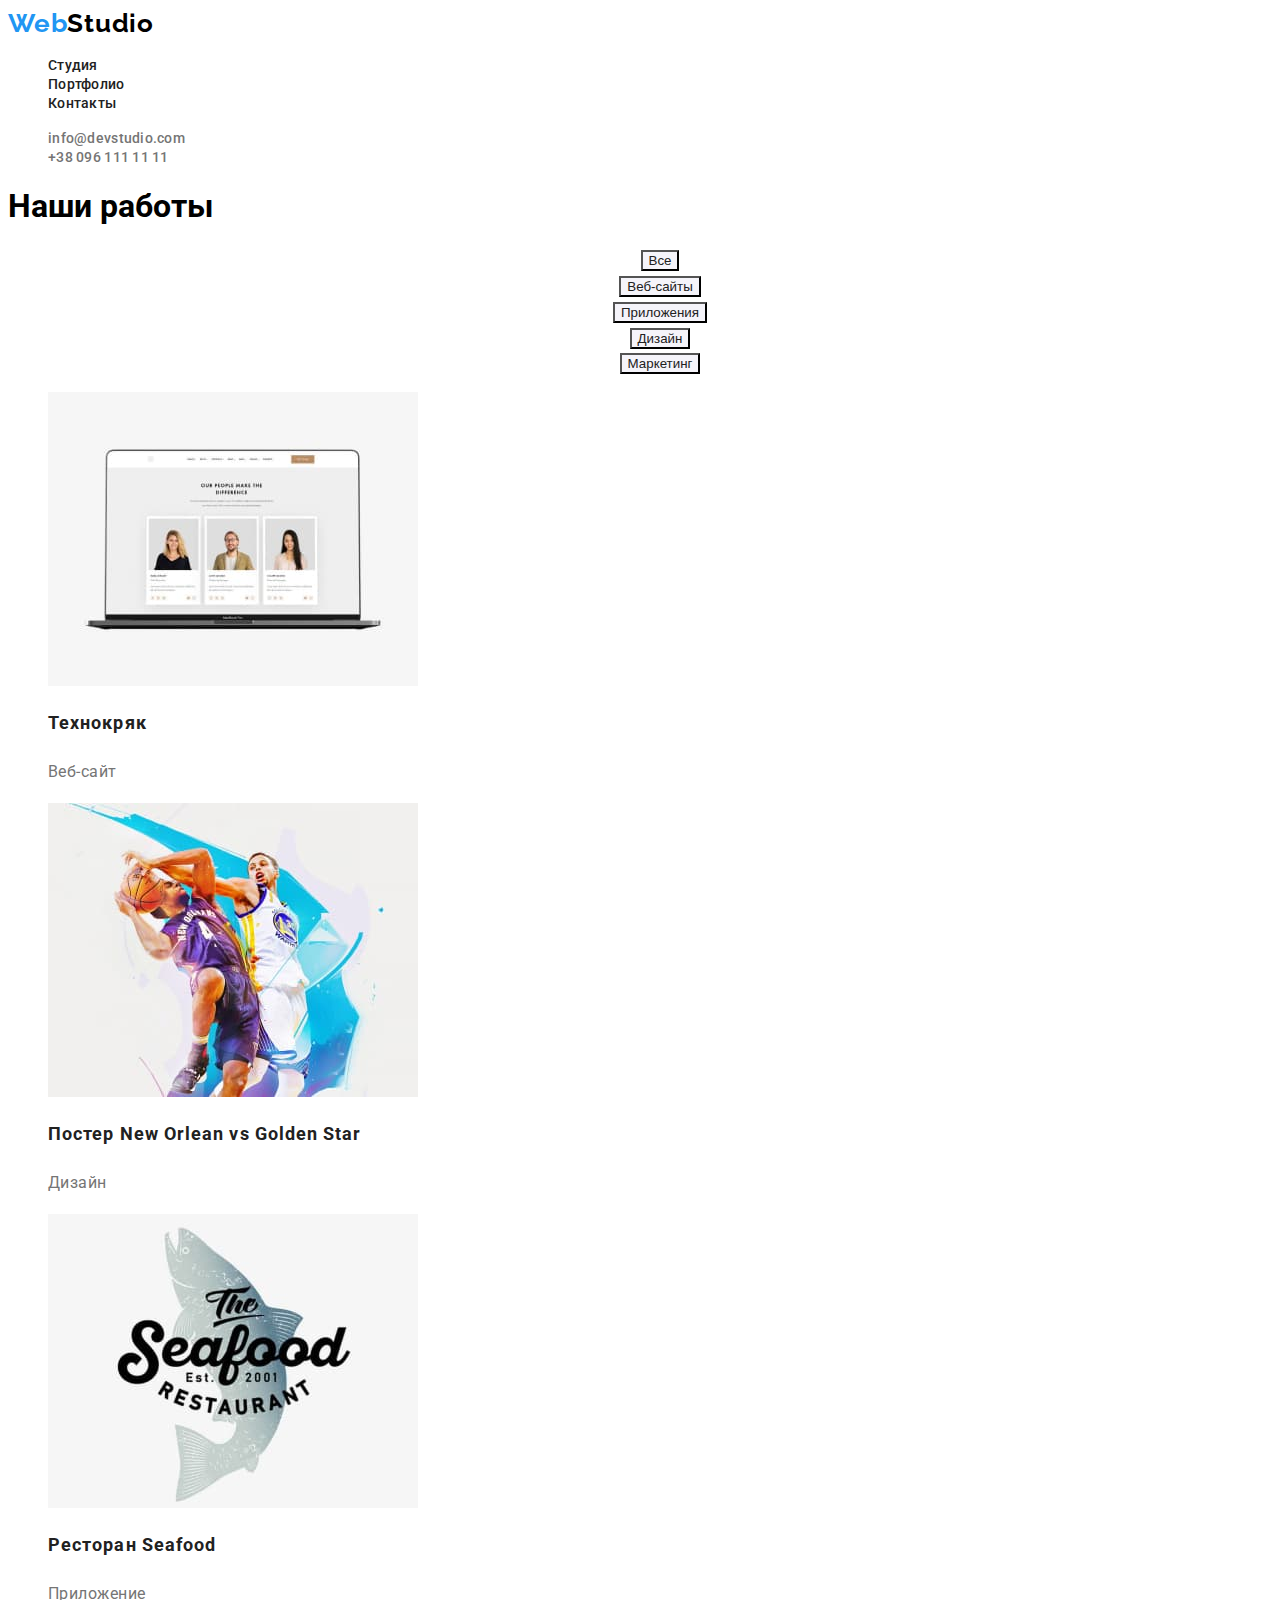
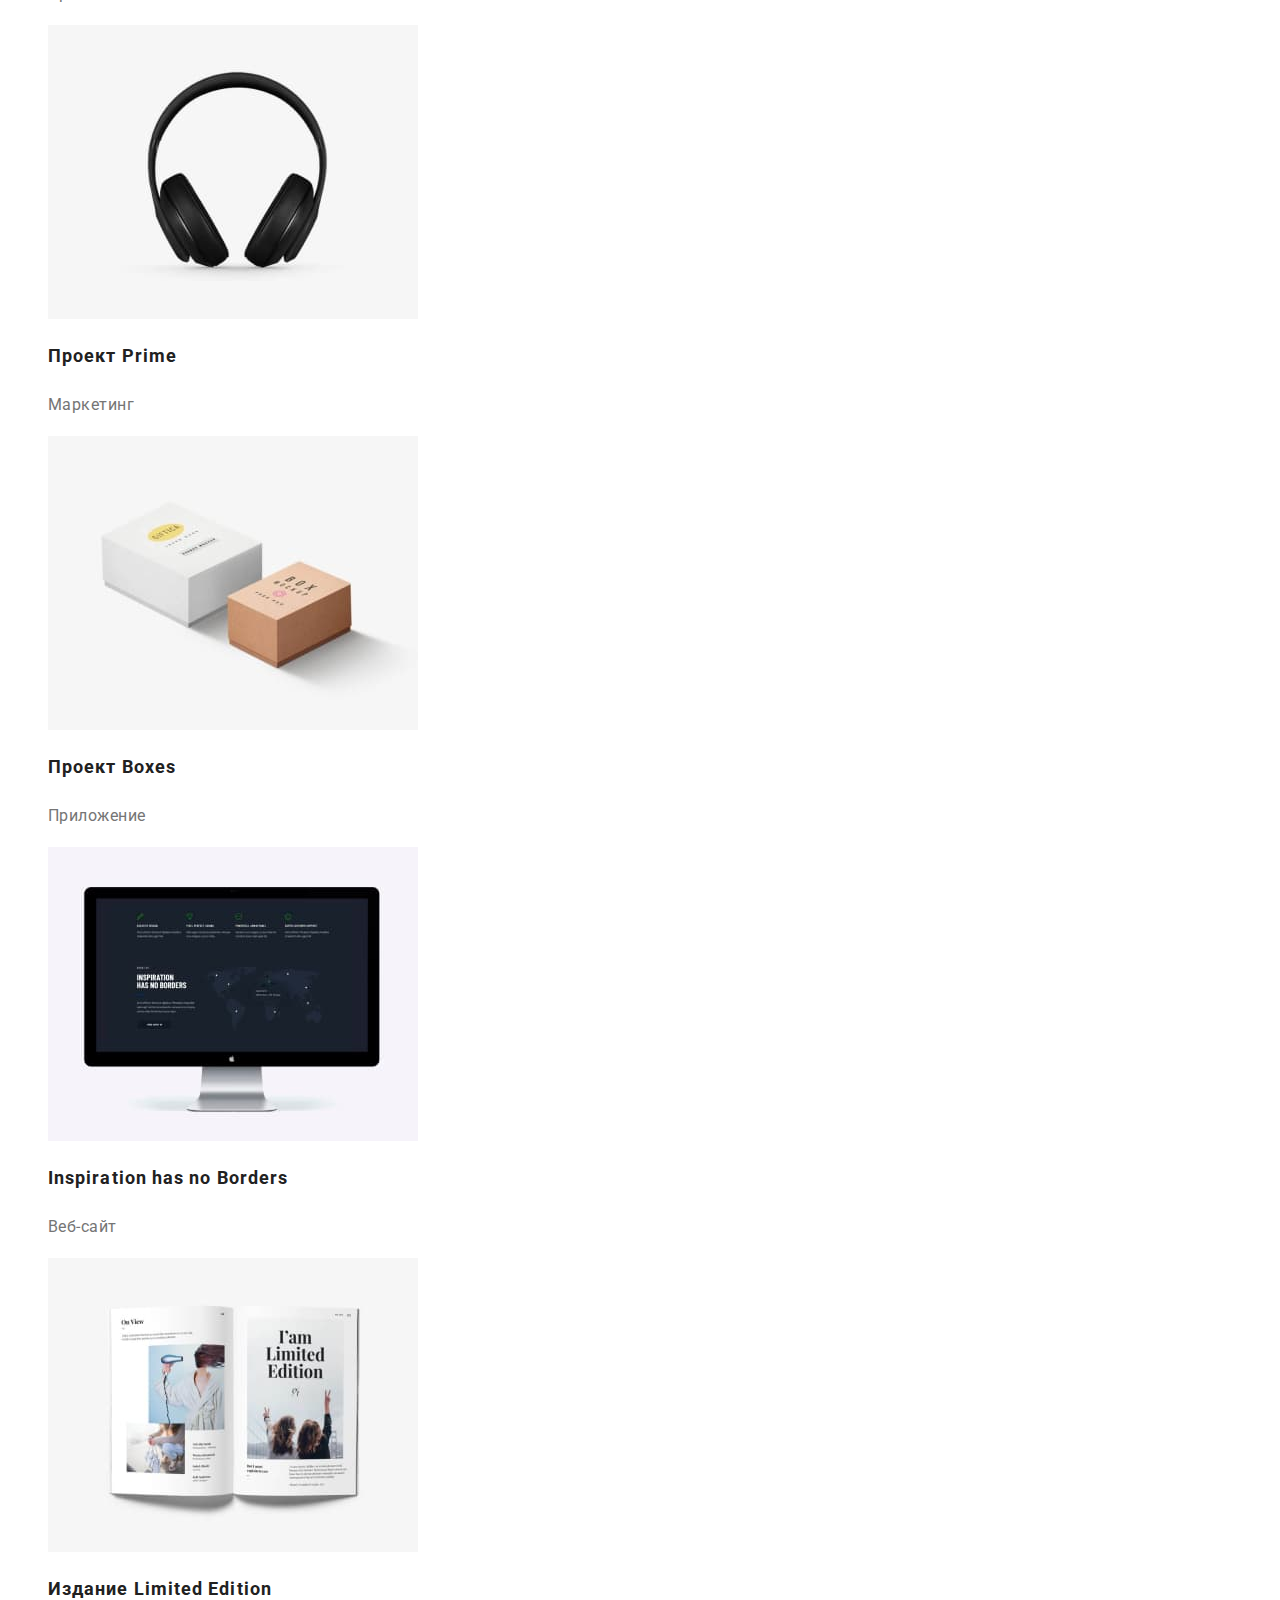
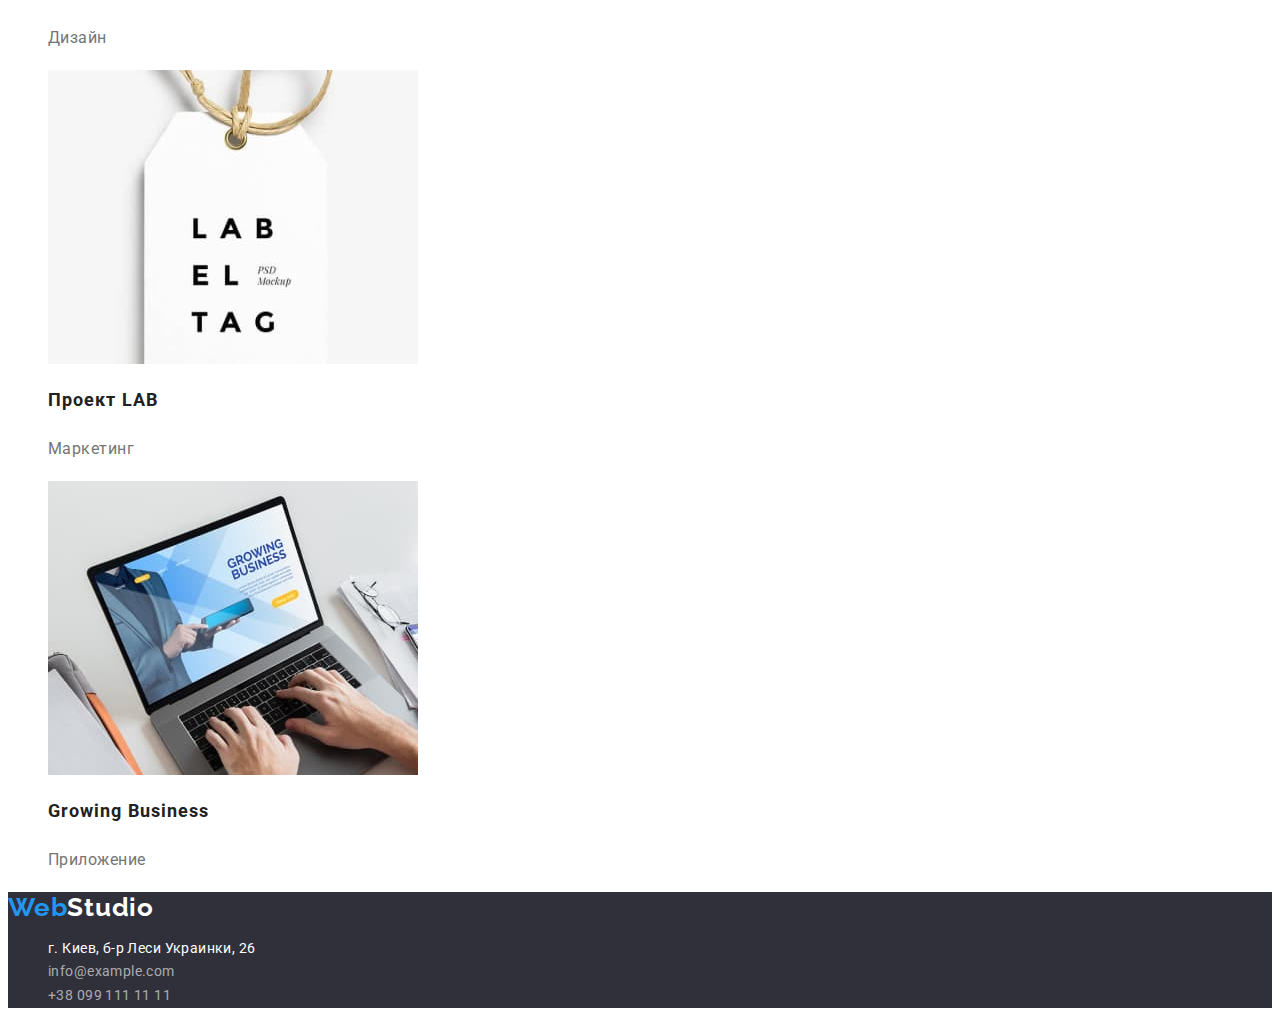
==== portfolio.html @ 8e4506b2 "add homework2" ====
<!DOCTYPE html>
<html lang="ru">
  <head>
    <meta charset="UTF-8" />
    <meta http-equiv="X-UA-Compatible" content="IE=edge" />
    <meta name="viewport" content="width=device-width, initial-scale=1.0" />
    <title>Document</title>
    <link rel="preconnect" href="https://fonts.googleapis.com">
    <link rel="preconnect" href="https://fonts.gstatic.com" crossorigin>
    <link
      href="https://fonts.googleapis.com/css2?family=Raleway:wght@700&family=Roboto:wght@400;500;700;900&display=swap"
      rel="stylesheet"
    />
    <link rel="stylesheet" href="./css/styles.css" />
  </head>
  <body>
    <header>
      <nav>
        <a class="logo" href="./index.html" lang="en"><span class="logo-part">Web</span>Studio</a>
        <ul>
          <li><a class="menu" href="">Студия</a></li>
          <li><a class="menu" href="">Портфолио</a></li>
          <li><a class="menu" href="">Контакты</a></li>
        </ul>
      </nav>
      <ul>
        <li><a class="contacts" href="mailto:info@devstudio.com">info@devstudio.com</a></li>
        <li><a class="contacts" href="tel:+380961111111">+38 096 111 11 11</a></li>
      </ul>
    </header>
    <!-- наши работы -->
    <main>          
        <section >
        <h1>Наши работы</h1>
          <ul class="filter-list">
            <li>
              <button class="filter-button" type="button">Все</button>
            </li>
            <li>
              <button class="filter-button" type="button">Веб-сайты</button>
            </li>
            <li>
              <button class="filter-button" type="button">Приложения</button>
            </li>
            <li>
               <button class="filter-button" type="button">Дизайн</button>
            </li>
            <li>
              <button class="filter-button" type="button">Маркетинг</button>
            </li>
          </ul>                 
          <ul >
            <li>
              <a class="post-filter-list" href="">  
                <img src="./images2/работа1.jpg" alt="Технокряк">
                <h2 class="titel-filter">Технокряк</h2>
                <p class="text-filter">Веб-сайт</p>
              </a> 
            </li>
            <li>
              <a class="post-filter-list" href="">
                <img src="./images2/работа2.jpg" alt="Постер New Orlean vs Golden Star">
                <h2 class="titel-filter" lang="en">Постер New Orlean vs Golden Star</h2>
                <p class="text-filter">Дизайн</p>
              </a>
            </li>
            <li>
              <a class="post-filter-list" href="">
                <img src="./images2/работа3.jpg" alt="Ресторан Seafood">
                <h2 class="titel-filter" lang="en">Ресторан Seafood</h2>
                <p class="text-filter">Приложение</p>
              </a>
            </li>
            <li>
              <a class="post-filter-list" href="">
                <img src="./images2/работа4.jpg" alt="Проект Prime">
                <h2 class="titel-filter" lang="en">Проект Prime</h2>
                <p class="text-filter">Маркетинг</p>  
              </a>             
            </li>
            <li>
              <a class="post-filter-list" href="">
                <img src="./images2/работа5.jpg" alt="Проект Boxes">
                <h2 class="titel-filter" lang="en">Проект Boxes</h2>
                <p class="text-filter">Приложение</p>
              </a>  
            </li>
            <li>
              <a class="post-filter-list" href="">
                <img src="./images2/работа6.jpg" alt="Inspiration has no Borders">
                <h2 class="titel-filter" lang="en">Inspiration has no Borders</h2>
                <p class="text-filter">Веб-сайт</p>
              </a>  
            </li>
            <li>
              <a class="post-filter-list" href="">
                <img src="./images2/работа7.jpg" alt="Издание Limited Edition">
                <h2 class="titel-filter" lang="en">Издание Limited Edition</h2>
                <p class="text-filter">Дизайн</p>
              </a>  
            </li>
            <li>
              <a class="post-filter-list" href="">
                <img src="./images2/работа8.jpg" alt="Проект LAB">
                <h2 class="titel-filter" lang="en">Проект LAB</h2>
                <p class="text-filter">Маркетинг</p>
              </a>  
            </li>
            <li>
              <a class="post-filter-list" href="">
                <img src="./images2/работа9.jpg" alt="Growing Business">
                <h2 class="titel-filter" lang="en">Growing Business</h2>
                <p class="text-filter">Приложение</p>
              </a>  
            </li>
        </ul> 
        </section>   
    </main>  
    <footer class="footer">
              <a class="logo-footer" href="./index.html" lang="en"><span class="logo-part">Web</span>Studio</a>
      <address class="footer-list">
        <ul>
          <li>
            <a class="footer-list-adress"
              href="https://goo.gl/maps/v7KqHqCivUXDigUB9"
              target="_blank"
              rel="noopener, noindex, nofollow"
              >г. Киев, б-р Леси Украинки, 26</a>
          </li>
          <li>
            <a class="footer-list-contacts" href="mailto:info@example.com" lang="en">info@example.com</a>
          </li>
          <li><a class="footer-list-contacts" href="tel:+380991111111">+38 099 111 11 11</a></li>
        </ul>
      </address>
    </footer>
  </body>
---- css/styles.css ----
:root {
    --brand-color: #212121;
    --logo-part-color: #2196F3;
    --logo-color: #000000;
    --second-color: #2196F3;
    --button-hero-color: #2196F3;
    --text-color: #757575;
    --background-color: #2F303A;
    --logo-footer-adress-hero: #FFFFFF;
    --filter-button-color: #F5F4FA;
    --footer-list-contacts-color: rgba(255, 255, 255, 0.6);
    --hero-button-color: rgba(0, 0, 0, 0.15);
    --hero-name-color: rgba(0, 0, 0, 0.25);
}
body {
    font-family: "Roboto", sans-serif;
}
/* logo */
.logo {
    color: var(--logo-color);
}
.logo-part {
    color: var(--logo-part-color);
}
.logo, .logo-part, .logo-footer {
    font-weight: 700;
    font-size: 26px;
    line-height: 1.192;
    letter-spacing: 0.03em;
    font-family: "Raleway", sans-serif;
    text-decoration: none;
} 
li {
    list-style-type: none;
}
/* contacts */

.contacts {
    color: var(--text-color); 
    }
.menu,
.contacts {
    font-weight: 500;
    font-size: 14px;
    line-height: 1.143;
    letter-spacing: 0.02em;
    text-decoration: none;
}
/* menu */
.menu {
    color: var(--brand-color);
}
.menu:hover,
.menu:focus,
.contacts:hover,
.contacts:focus {
    color: var(--second-color);
}
/* hero */
.hero {
    background-color: var(--background-color);
    color: var(--logo-footer-adress-hero);
    text-align: center;
    letter-spacing: 0.06em;
}
.hero-name {
    font-weight: 900;
    font-size: 44px;
    line-height: 1.36;
    text-transform: uppercase;
    text-shadow: 0px 4px 4px var(--hero-name-color), 0px 4px 4px var(--hero-name-color);
}
.hero-button {
    font-weight: 700;
    font-size: 16px;
    line-height: 1.88;
    background-color: var(--button-hero-color);
    box-shadow: 0px 4px 4px var(--hero-button-color);
    border-radius: 4px;
    cursor: pointer;
}
.text {
    font-size: 14px;
    line-height: 1.71;
    letter-spacing: 0.03em;
    color: var(--text-color);
}
.titel {
    font-weight: 700;
    font-size: 14px;
    line-height: 1.143;
    letter-spacing: 0.03em;
    text-transform: uppercase;    
}
.command {
    font-weight: 700;
    font-size: 36px;
    line-height: 1.172;
    text-align: center;
    letter-spacing: 0.03em;
}
.command-titel {
    font-weight: 500;
    font-size: 16px;
    line-height: 1.187;
    text-align: center;
    letter-spacing: 0.03em;
}
.position-text {
    font-size: 16px;
    line-height: 1.187;
    text-align: center;
    letter-spacing: 0.03em; 
    color: var(--text-color);   
}
/* footer */
.footer {
    background-color:  var(--background-color);
}
.footer-list {
    font-size: 14px;
    line-height: 1.71;
    letter-spacing: 0.03em;
    font-style: normal;
    
} 
.footer-list-adress {
    color: var(--logo-footer-adress-hero);
    text-decoration: none;
}
.footer-list-contacts {
    color: var(--footer-list-contacts-color);
    text-decoration: none;
}
.logo-footer {
    color: var(--logo-footer-adress-hero);
}
/* main portfolio */
   .filter-list {
    font-family: "Roboto", Tahoma, sans-serif;
    font-weight: 500;
    font-size: 16px;
    line-height: 1.62;
    text-align: center;
    letter-spacing: 0.03em;
    color: var(--brand-color);
    text-decoration: none; 
}
.filter-button {
    color: var(--brand-color);
    background-color: var(--filter-button-color);
    /* cursor: pointer; */
}
.filter-button:hover,
.filter-button:focus {
    background-color: var(--second-color);
    color: var(--logo-footer-adress-hero);
    cursor: pointer;
}
.titel-filter {
    font-size: 18px;
    line-height: 2;
    letter-spacing: 0.06em;
    color: var(--brand-color);
}
.text-filter {
    font-size: 16px;
    line-height: 1.88;
    letter-spacing: 0.03em;
    color: var(--text-color);
}
.post-filter-list {
    text-decoration: none;
}
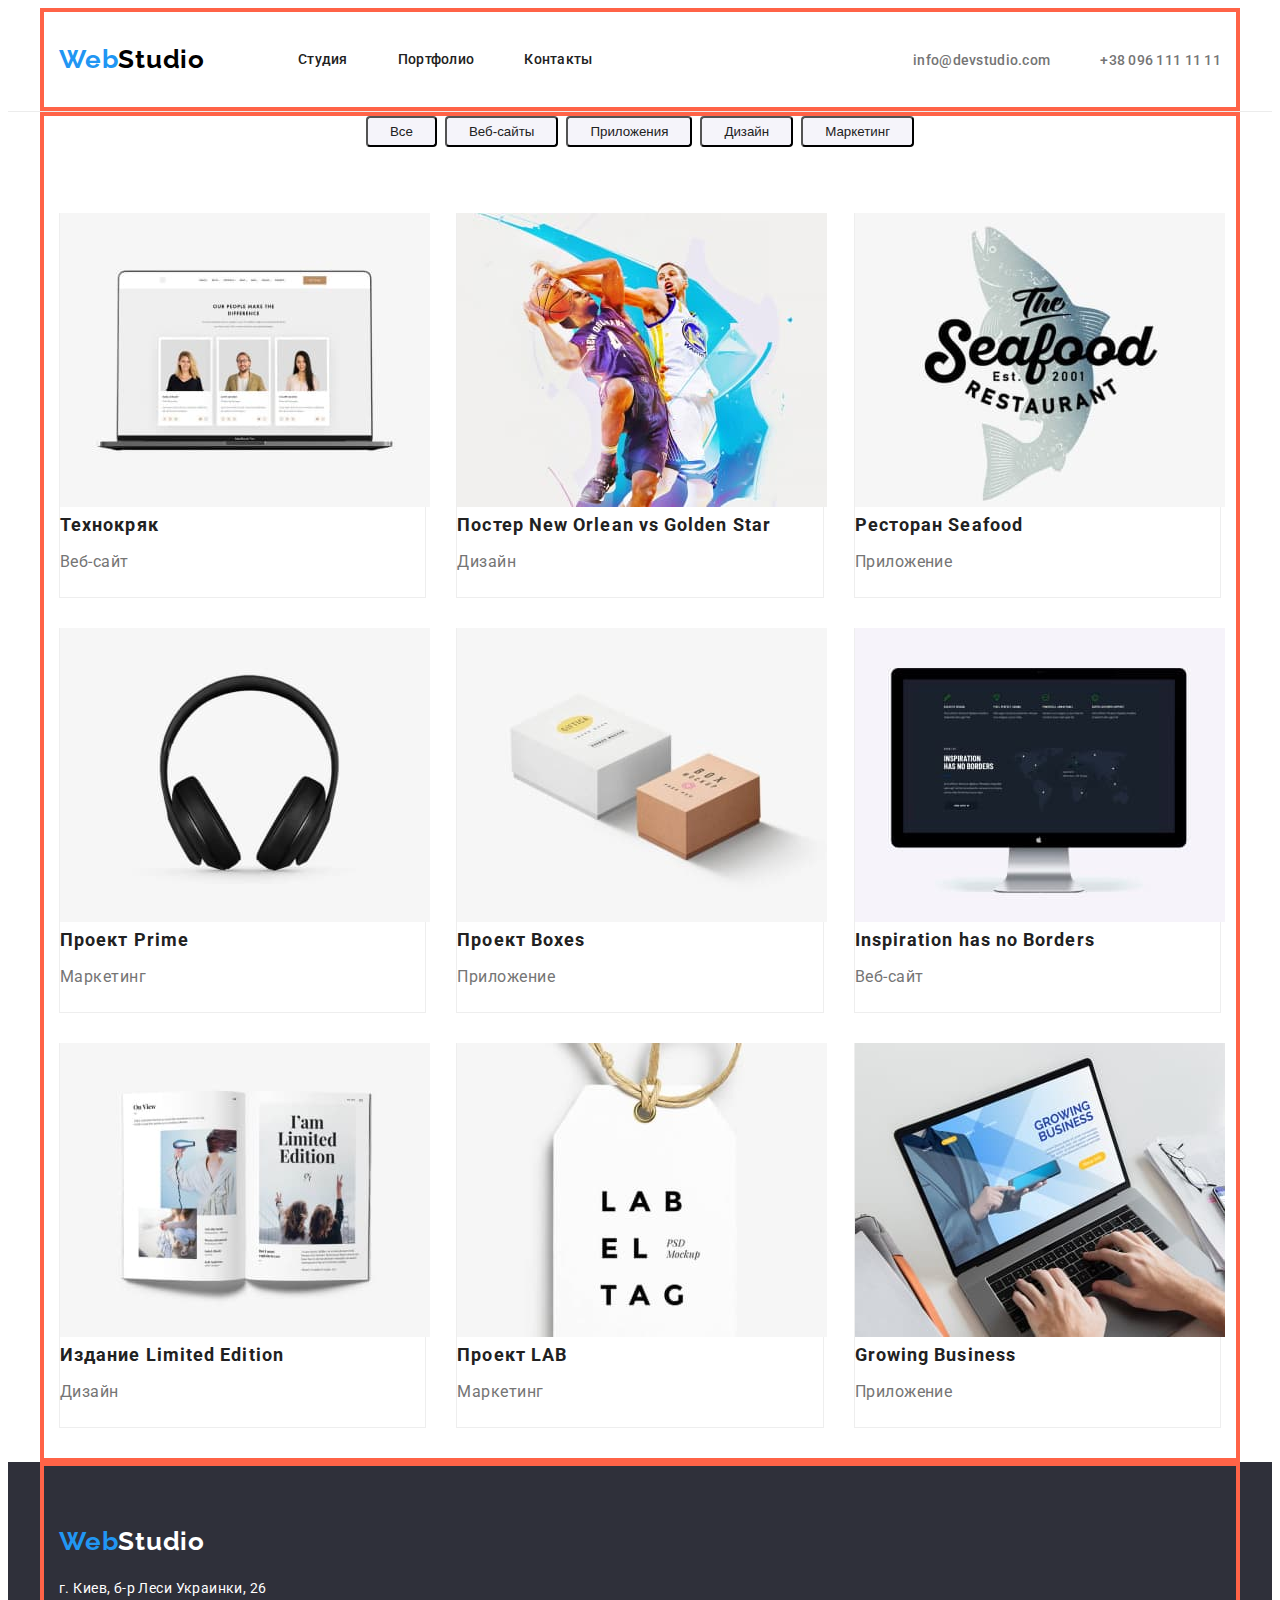
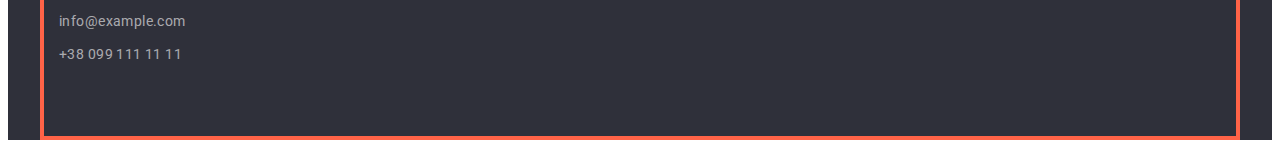
==== commit c71e3b0d: "hw3" ====
--- a/portfolio.html
+++ b/portfolio.html
@@ -14,124 +14,136 @@
     <link rel="stylesheet" href="./css/styles.css" />
   </head>
   <body>
-    <header>
-      <nav>
+    <header class="header">
+     <div class="container"> 
+      <nav class="nav-menu">
+        <div class="menu-header-nav">
         <a class="logo" href="./index.html" lang="en"><span class="logo-part">Web</span>Studio</a>
-        <ul>
-          <li><a class="menu" href="">Студия</a></li>
-          <li><a class="menu" href="">Портфолио</a></li>
-          <li><a class="menu" href="">Контакты</a></li>
+        <ul class="menu-header">
+          <li class="menu-list"><a class="menu" href="">Студия</a></li>
+          <li class="menu-list"><a class="menu" href="./portfolio.html">Портфолио</a></li>
+          <li class="menu-list"><a class="menu" href="">Контакты</a></li>
         </ul>
+        </div>
       </nav>
-      <ul>
-        <li><a class="contacts" href="mailto:info@devstudio.com">info@devstudio.com</a></li>
-        <li><a class="contacts" href="tel:+380961111111">+38 096 111 11 11</a></li>
+      <div class="header-connect">
+      <ul class="contacts-header">
+        <li class="menu-list"><a class="contacts" href="mailto:info@devstudio.com">info@devstudio.com</a></li>
+        <li class="menu-list"><a class="contacts" href="tel:+380961111111">+38 096 111 11 11</a></li>
       </ul>
+      </div>
+     </div> 
     </header>
     <!-- наши работы -->
     <main>          
-        <section >
-        <h1>Наши работы</h1>
+        <section class="section-our-work">
+        <div class="container"> 
+        <h1 class="our-work">Наши работы</h1>
           <ul class="filter-list">
-            <li>
+            <li class="filtre-menu-list">
               <button class="filter-button" type="button">Все</button>
             </li>
-            <li>
+            <li class="filtre-menu-list">
               <button class="filter-button" type="button">Веб-сайты</button>
             </li>
-            <li>
+            <li class="filtre-menu-list">
               <button class="filter-button" type="button">Приложения</button>
             </li>
-            <li>
+            <li class="filtre-menu-list">
                <button class="filter-button" type="button">Дизайн</button>
             </li>
-            <li>
+            <li class="filtre-menu-list">
               <button class="filter-button" type="button">Маркетинг</button>
             </li>
           </ul>                 
           <ul >
-            <li>
+            <div class="after-filtre">
+            <li class="after-filtre-item">
               <a class="post-filter-list" href="">  
                 <img src="./images2/работа1.jpg" alt="Технокряк">
                 <h2 class="titel-filter">Технокряк</h2>
                 <p class="text-filter">Веб-сайт</p>
               </a> 
             </li>
-            <li>
+            <li class="after-filtre-item">
               <a class="post-filter-list" href="">
                 <img src="./images2/работа2.jpg" alt="Постер New Orlean vs Golden Star">
                 <h2 class="titel-filter" lang="en">Постер New Orlean vs Golden Star</h2>
                 <p class="text-filter">Дизайн</p>
               </a>
             </li>
-            <li>
+            <li class="after-filtre-item">
               <a class="post-filter-list" href="">
                 <img src="./images2/работа3.jpg" alt="Ресторан Seafood">
                 <h2 class="titel-filter" lang="en">Ресторан Seafood</h2>
                 <p class="text-filter">Приложение</p>
               </a>
             </li>
-            <li>
+            <li class="after-filtre-item">
               <a class="post-filter-list" href="">
                 <img src="./images2/работа4.jpg" alt="Проект Prime">
                 <h2 class="titel-filter" lang="en">Проект Prime</h2>
                 <p class="text-filter">Маркетинг</p>  
               </a>             
             </li>
-            <li>
+            <li class="after-filtre-item">
               <a class="post-filter-list" href="">
                 <img src="./images2/работа5.jpg" alt="Проект Boxes">
                 <h2 class="titel-filter" lang="en">Проект Boxes</h2>
                 <p class="text-filter">Приложение</p>
               </a>  
             </li>
-            <li>
+            <li class="after-filtre-item">
               <a class="post-filter-list" href="">
                 <img src="./images2/работа6.jpg" alt="Inspiration has no Borders">
                 <h2 class="titel-filter" lang="en">Inspiration has no Borders</h2>
                 <p class="text-filter">Веб-сайт</p>
               </a>  
             </li>
-            <li>
+            <li class="after-filtre-item">
               <a class="post-filter-list" href="">
                 <img src="./images2/работа7.jpg" alt="Издание Limited Edition">
                 <h2 class="titel-filter" lang="en">Издание Limited Edition</h2>
                 <p class="text-filter">Дизайн</p>
               </a>  
             </li>
-            <li>
+            <li class="after-filtre-item">
               <a class="post-filter-list" href="">
                 <img src="./images2/работа8.jpg" alt="Проект LAB">
                 <h2 class="titel-filter" lang="en">Проект LAB</h2>
                 <p class="text-filter">Маркетинг</p>
               </a>  
             </li>
-            <li>
+            <li class="after-filtre-item">
               <a class="post-filter-list" href="">
                 <img src="./images2/работа9.jpg" alt="Growing Business">
                 <h2 class="titel-filter" lang="en">Growing Business</h2>
                 <p class="text-filter">Приложение</p>
               </a>  
             </li>
+            </div>
         </ul> 
+        </div>
         </section>   
     </main>  
     <footer class="footer">
+      <div class="container">
               <a class="logo-footer" href="./index.html" lang="en"><span class="logo-part">Web</span>Studio</a>
       <address class="footer-list">
         <ul>
-          <li>
+          <li class="list-adress">
             <a class="footer-list-adress"
               href="https://goo.gl/maps/v7KqHqCivUXDigUB9"
               target="_blank"
               rel="noopener, noindex, nofollow"
               >г. Киев, б-р Леси Украинки, 26</a>
           </li>
-          <li>
+          <li class="list-contacts">
             <a class="footer-list-contacts" href="mailto:info@example.com" lang="en">info@example.com</a>
           </li>
-          <li><a class="footer-list-contacts" href="tel:+380991111111">+38 099 111 11 11</a></li>
+          <li class="list-contacts"><a class="footer-list-contacts" href="tel:+380991111111">+38 099 111 11 11</a></li>
         </ul>
       </address>
+      </div>
     </footer>
   </body>--- a/css/styles.css
+++ b/css/styles.css
@@ -11,16 +11,56 @@
     --footer-list-contacts-color: rgba(255, 255, 255, 0.6);
     --hero-button-color: rgba(0, 0, 0, 0.15);
     --hero-name-color: rgba(0, 0, 0, 0.25);
+    --after-filtre: #F5F4FA;
+}
+* {
+    box-sizing: border-box;
+}
+*,
+*::before,
+*::after {
+  box-sizing: border-box;
+}
+*
+h1, h2, h3, h4, h5, h6, ul, p {
+    margin-top: 0;
+    margin-bottom: 0;
+    /* margin-left: 0; */
+    /* padding-right: 0; */
+}
+ul {
+    padding-left: 0;
+
+}
+.container {
+    width: 1200px;
+    padding-left: 15px;
+    padding-right: 15px;
+    margin: 0 auto; 
+    border: 4px solid tomato;
+    
+
+}
+img {
+    display: block;
 }
 body {
     font-family: "Roboto", sans-serif;
+}
+.header {
+    display: block;
+    margin: 0;
+    /* display: flex; */
 }
 /* logo */
 .logo {
     color: var(--logo-color);
+    padding-right: 93px;
+
 }
 .logo-part {
     color: var(--logo-part-color);
+
 }
 .logo, .logo-part, .logo-footer {
     font-weight: 700;
@@ -29,12 +69,19 @@
     letter-spacing: 0.03em;
     font-family: "Raleway", sans-serif;
     text-decoration: none;
+    padding-top: 60px; 
+    padding-bottom: 20px; 
 } 
 li {
     list-style-type: none;
 }
 /* contacts */
-
+.logo,
+.menu {
+    display: block;
+    padding-top: 32px;
+    padding-bottom: 32px;
+}
 .contacts {
     color: var(--text-color); 
     }
@@ -45,10 +92,41 @@
     line-height: 1.143;
     letter-spacing: 0.02em;
     text-decoration: none;
+    /* padding-top: 32px; 
+    padding-bottom: 32px;    */
+}
+.menu-list:not(:last-child) {
+  margin-right: 50px;
+}
+.filtre-menu-list {
+    margin-bottom: 50px;
+}
+.header .container {
+    display: flex;
+    align-items: center;
+}
+.header {
+    border-bottom: 1px solid #ECECEC;
+}
+.menu-header-nav {
+    display: flex;
+    align-items: center;
+}
+
+.menu-header {
+    display: flex; 
+ 
+}
+.header-connect {
+    margin-left: auto;
+}
+.contacts-header {
+   display: flex; 
 }
 /* menu */
 .menu {
     color: var(--brand-color);
+       
 }
 .menu:hover,
 .menu:focus,
@@ -57,11 +135,21 @@
     color: var(--second-color);
 }
 /* hero */
+.container .hero {
+    /* display: flex; */
+    display: block;
+}
 .hero {
     background-color: var(--background-color);
     color: var(--logo-footer-adress-hero);
     text-align: center;
-    letter-spacing: 0.06em;
+    max-width: 1600px;
+    margin: 0 auto;
+    /* align-items: center; */
+}
+.name {
+    display: contents;
+    /* text-align:center ; */
 }
 .hero-name {
     font-weight: 900;
@@ -69,7 +157,13 @@
     line-height: 1.36;
     text-transform: uppercase;
     text-shadow: 0px 4px 4px var(--hero-name-color), 0px 4px 4px var(--hero-name-color);
-}
+    padding: 200px 0 30px 0;
+    max-width: 696px;
+    margin-left: auto;
+    margin-right: auto;
+    /* border: 4px solid green; */
+}
+
 .hero-button {
     font-weight: 700;
     font-size: 16px;
@@ -78,26 +172,89 @@
     box-shadow: 0px 4px 4px var(--hero-button-color);
     border-radius: 4px;
     cursor: pointer;
+    min-width: 200px;
+    padding: 10px 32px;
+    margin-top: 30px;
+    margin-bottom: 200px;
+}
+.hero-name-buttom {
+    /* padding-bottom: 94px; */
+    /* align-items: center; */
 }
 .text {
     font-size: 14px;
     line-height: 1.71;
     letter-spacing: 0.03em;
     color: var(--text-color);
+    margin-bottom: 30px; 
 }
 .titel {
     font-weight: 700;
     font-size: 14px;
     line-height: 1.143;
     letter-spacing: 0.03em;
-    text-transform: uppercase;    
+    text-transform: uppercase;   
+    margin-bottom: 10px; 
 }
 .command {
+    /* height: 42px; */
     font-weight: 700;
     font-size: 36px;
     line-height: 1.172;
     text-align: center;
     letter-spacing: 0.03em;
+    padding-top: 94px;
+    margin-bottom: 50px;
+   
+}
+.our-command-section {
+    background-color: var(--after-filtre);
+    max-width: 1600px;
+    display: contents ;
+    /* display: flex; */
+}
+.command-list {
+    display: flex;
+}
+.command-work {
+    display: flex;
+}
+.command-item:not(:last-child) {
+    margin-right: 30px;
+} 
+.command-block {
+    padding top: 50px;
+    padding-bottom: 94px;
+    /* :  30px 94px 0; */
+}
+.command-block:not(:last-child) {
+    padding-left: 30px;
+}
+/* .command-block:first-child {
+    padding-left: 215px;
+}
+.command-block:last-child {
+    padding-right: 215px;
+} */
+.description {
+    position: absolute;
+    width: 1px;
+    height: 1px;
+    margin: -1px;
+    border: 0;
+    padding: 0;
+    
+    white-space: nowrap;
+    clip-path: inset(100%);
+    clip: rect(0 0 0 0);
+    overflow: hidden;
+}
+.description-list {
+    display: flex;
+    padding-top: 94px;
+}
+.description-item:not(:last-child) {
+    margin-right: 30px;
 }
 .command-titel {
     font-weight: 500;
@@ -105,36 +262,55 @@
     line-height: 1.187;
     text-align: center;
     letter-spacing: 0.03em;
+    margin-bottom: 10px;
+    margin-top: 30px;
 }
 .position-text {
     font-size: 16px;
     line-height: 1.187;
     text-align: center;
     letter-spacing: 0.03em; 
-    color: var(--text-color);   
+    color: var(--text-color); 
+    margin-bottom: 30px;  
 }
 /* footer */
 .footer {
     background-color:  var(--background-color);
+    /* padding: 60px; */
+    /* margin-bottom: 20px; */
+    max-width: 1600px;
+    margin: 0 auto;
+
 }
 .footer-list {
     font-size: 14px;
     line-height: 1.71;
     letter-spacing: 0.03em;
     font-style: normal;
+    padding-bottom: 60px;
+    
     
 } 
+.list-adress,
+.list-contacts {
+    display: flex;
+    margin-bottom: 9px;
+}
 .footer-list-adress {
     color: var(--logo-footer-adress-hero);
     text-decoration: none;
+    /* margin-bottom: 9px; */
 }
 .footer-list-contacts {
     color: var(--footer-list-contacts-color);
     text-decoration: none;
+    /* margin-bottom: 9px; */
 }
 .logo-footer {
     color: var(--logo-footer-adress-hero);
-}
+    /* margin-bottom: 20px; */
+    display: block;
+    }
 /* main portfolio */
    .filter-list {
     font-family: "Roboto", Tahoma, sans-serif;
@@ -145,11 +321,58 @@
     letter-spacing: 0.03em;
     color: var(--brand-color);
     text-decoration: none; 
+    display: flex;
+    justify-content: center;
+    padding-bottom: 16px;
+
+}
+.filter-list:first-child {
+    padding-right: 495px;
+}
+.filtre-menu-list:not(:last-child) {
+    margin-right: 8px;
+}
+.section-our-work {
+    padding-bottom: 60px;
+    margin: 0;
+    display: contents;
+}
+.our-work {
+  position: absolute;
+  width: 1px;
+  height: 1px;
+  margin: -1px;
+  border: 0;
+  padding: 0;
+  
+  white-space: nowrap;
+  clip-path: inset(100%);
+  clip: rect(0 0 0 0);
+  overflow: hidden;
+}
+.after-filtre {
+    display: flex;
+    flex-wrap: wrap;
+    margin-left: -30px;
+
+}
+.after-filtre-item {
+    width: calc(100%/3 - 30px);
+    margin-left: 30px;
+    margin-bottom: 30px;
+    border-bottom: 1px solid #EEEEEE;
+    border-left: 1px solid #EEEEEE;
+    border-right: 1px solid #EEEEEE;
+
 }
 .filter-button {
     color: var(--brand-color);
     background-color: var(--filter-button-color);
-    /* cursor: pointer; */
+    border-radius: 4px;
+    padding: 6px 22px;
+    display: inline-block;
+    text-align: center;
+    /* margin-bottom: 50px; */
 }
 .filter-button:hover,
 .filter-button:focus {
@@ -162,12 +385,14 @@
     line-height: 2;
     letter-spacing: 0.06em;
     color: var(--brand-color);
+    margin-bottom: 4px;
 }
 .text-filter {
     font-size: 16px;
     line-height: 1.88;
     letter-spacing: 0.03em;
     color: var(--text-color);
+    margin-bottom: 20px;
 }
 .post-filter-list {
     text-decoration: none;
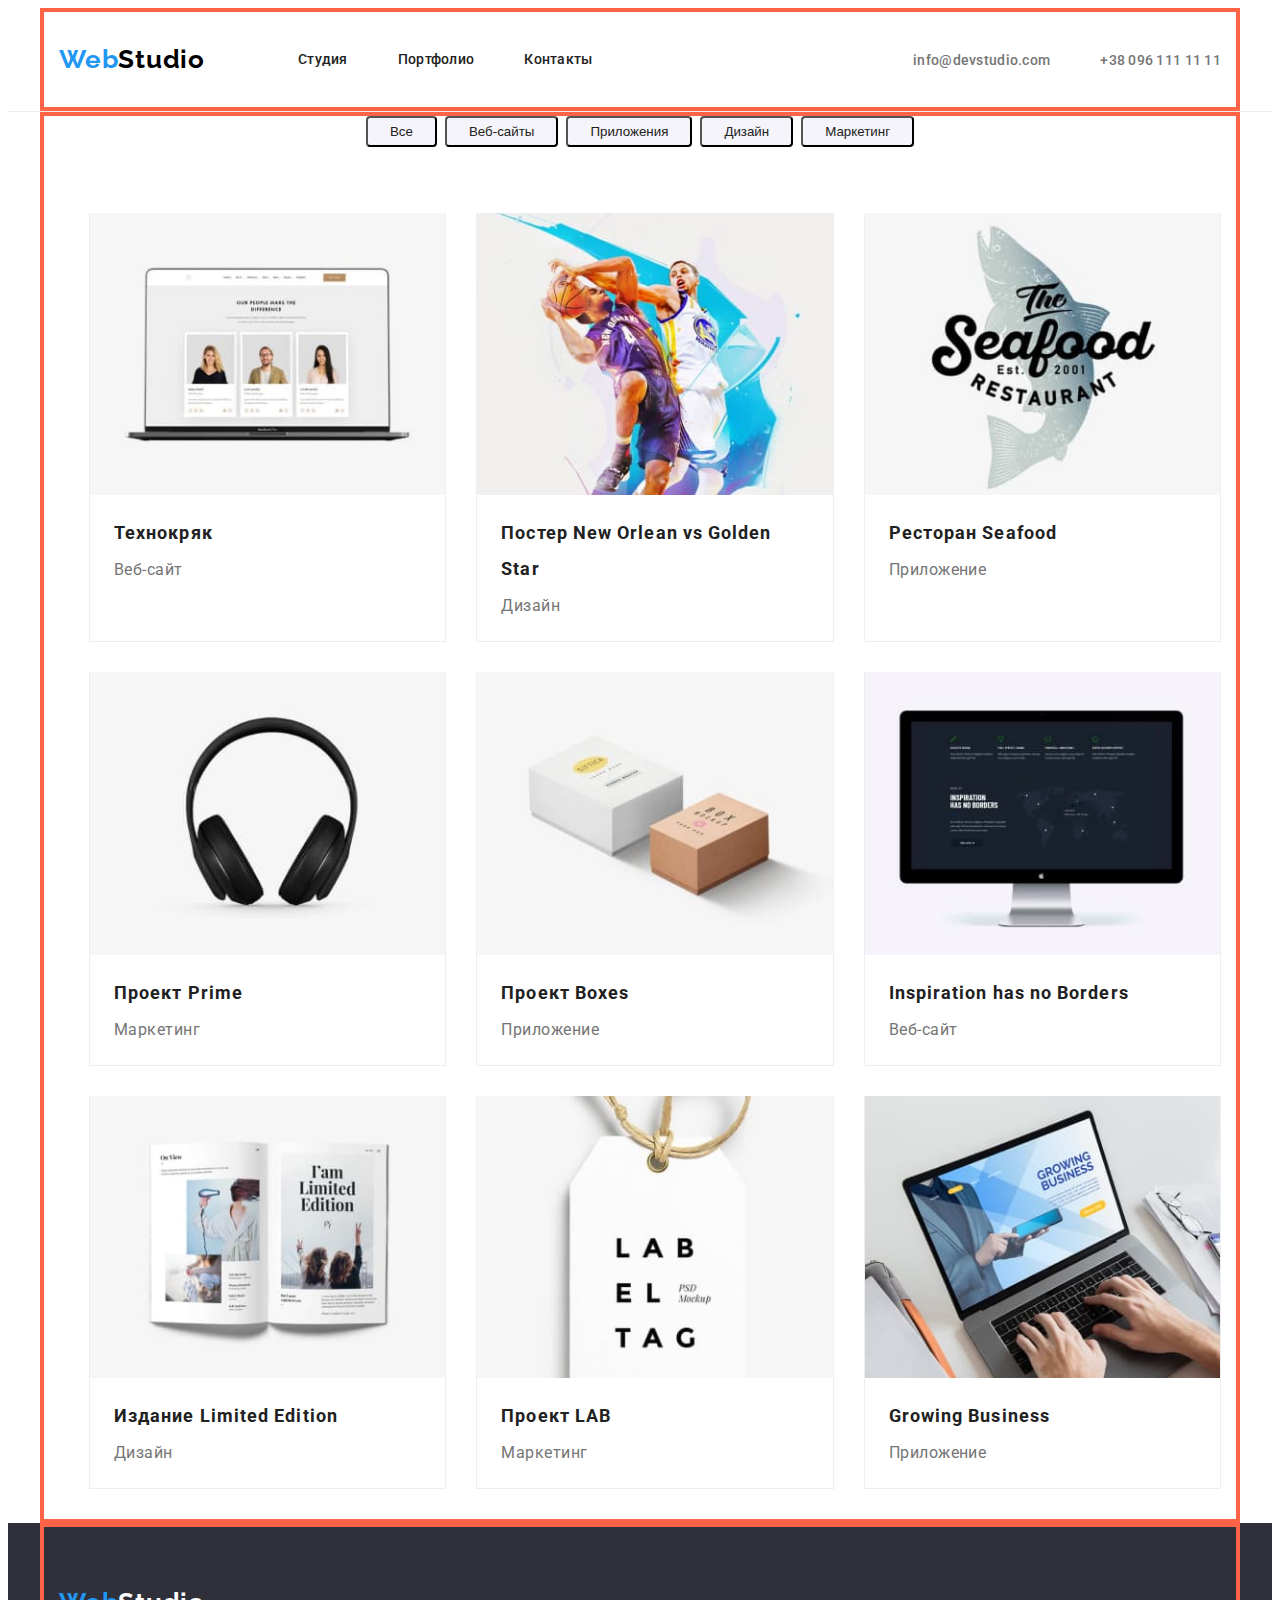
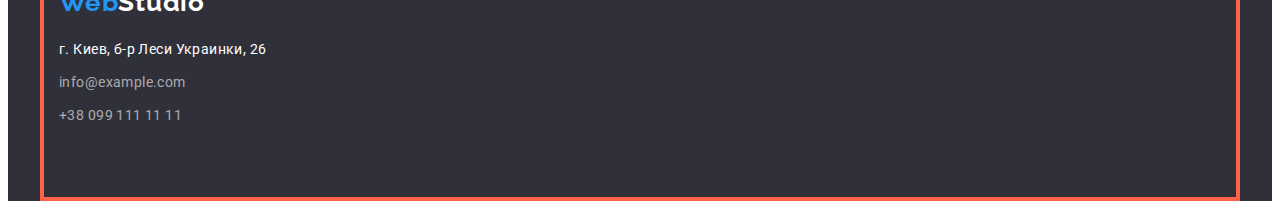
==== commit be8cbcbc: "homework3" ====
--- a/portfolio.html
+++ b/portfolio.html
@@ -56,69 +56,87 @@
               <button class="filter-button" type="button">Маркетинг</button>
             </li>
           </ul>                 
-          <ul >
+          <ul>
             <div class="after-filtre">
             <li class="after-filtre-item">
               <a class="post-filter-list" href="">  
                 <img src="./images2/работа1.jpg" alt="Технокряк">
+                <div class="after-filtre-text-box">
                 <h2 class="titel-filter">Технокряк</h2>
                 <p class="text-filter">Веб-сайт</p>
+                </div>
               </a> 
             </li>
             <li class="after-filtre-item">
               <a class="post-filter-list" href="">
                 <img src="./images2/работа2.jpg" alt="Постер New Orlean vs Golden Star">
+                <div class="after-filtre-text-box">
                 <h2 class="titel-filter" lang="en">Постер New Orlean vs Golden Star</h2>
                 <p class="text-filter">Дизайн</p>
+                </div>
               </a>
             </li>
             <li class="after-filtre-item">
               <a class="post-filter-list" href="">
                 <img src="./images2/работа3.jpg" alt="Ресторан Seafood">
+                <div class="after-filtre-text-box">
                 <h2 class="titel-filter" lang="en">Ресторан Seafood</h2>
                 <p class="text-filter">Приложение</p>
+                </div>
               </a>
             </li>
             <li class="after-filtre-item">
               <a class="post-filter-list" href="">
                 <img src="./images2/работа4.jpg" alt="Проект Prime">
+                <div class="after-filtre-text-box">
                 <h2 class="titel-filter" lang="en">Проект Prime</h2>
                 <p class="text-filter">Маркетинг</p>  
+                </div>
               </a>             
             </li>
             <li class="after-filtre-item">
               <a class="post-filter-list" href="">
                 <img src="./images2/работа5.jpg" alt="Проект Boxes">
+                <div class="after-filtre-text-box">
                 <h2 class="titel-filter" lang="en">Проект Boxes</h2>
                 <p class="text-filter">Приложение</p>
+                </div>
               </a>  
             </li>
             <li class="after-filtre-item">
               <a class="post-filter-list" href="">
                 <img src="./images2/работа6.jpg" alt="Inspiration has no Borders">
+                <div class="after-filtre-text-box">
                 <h2 class="titel-filter" lang="en">Inspiration has no Borders</h2>
                 <p class="text-filter">Веб-сайт</p>
+                </div>
               </a>  
             </li>
             <li class="after-filtre-item">
               <a class="post-filter-list" href="">
                 <img src="./images2/работа7.jpg" alt="Издание Limited Edition">
+                <div class="after-filtre-text-box">
                 <h2 class="titel-filter" lang="en">Издание Limited Edition</h2>
                 <p class="text-filter">Дизайн</p>
+                </div>
               </a>  
             </li>
             <li class="after-filtre-item">
               <a class="post-filter-list" href="">
                 <img src="./images2/работа8.jpg" alt="Проект LAB">
+                <div class="after-filtre-text-box">
                 <h2 class="titel-filter" lang="en">Проект LAB</h2>
                 <p class="text-filter">Маркетинг</p>
+                </div>
               </a>  
             </li>
             <li class="after-filtre-item">
               <a class="post-filter-list" href="">
                 <img src="./images2/работа9.jpg" alt="Growing Business">
+                <div class="after-filtre-text-box">
                 <h2 class="titel-filter" lang="en">Growing Business</h2>
                 <p class="text-filter">Приложение</p>
+                </div>
               </a>  
             </li>
             </div>
--- a/css/styles.css
+++ b/css/styles.css
@@ -11,7 +11,7 @@
     --footer-list-contacts-color: rgba(255, 255, 255, 0.6);
     --hero-button-color: rgba(0, 0, 0, 0.15);
     --hero-name-color: rgba(0, 0, 0, 0.25);
-    --after-filtre: #F5F4FA;
+    --after-filtre-color: #F5F4FA;
 }
 * {
     box-sizing: border-box;
@@ -43,6 +43,8 @@
 }
 img {
     display: block;
+    max-width: 100%;  
+    height: auto;
 }
 body {
     font-family: "Roboto", sans-serif;
@@ -208,9 +210,9 @@
    
 }
 .our-command-section {
-    background-color: var(--after-filtre);
-    max-width: 1600px;
-    display: contents ;
+    background-color: var(--after-filtre-color);
+    /* max-width: 1600px; */
+    /* display: contents ; */
     /* display: flex; */
 }
 .command-list {
@@ -225,17 +227,11 @@
 .command-block {
     padding top: 50px;
     padding-bottom: 94px;
-    /* :  30px 94px 0; */
 }
 .command-block:not(:last-child) {
     padding-left: 30px;
 }
-/* .command-block:first-child {
-    padding-left: 215px;
-}
-.command-block:last-child {
-    padding-right: 215px;
-} */
+
 .description {
     position: absolute;
     width: 1px;
@@ -332,6 +328,9 @@
 .filtre-menu-list:not(:last-child) {
     margin-right: 8px;
 }
+.after-filtre-text-box {
+    padding: 20px 24px;
+}
 .section-our-work {
     padding-bottom: 60px;
     margin: 0;
@@ -353,7 +352,7 @@
 .after-filtre {
     display: flex;
     flex-wrap: wrap;
-    margin-left: -30px;
+    /* margin-left: -30px; */
 
 }
 .after-filtre-item {
@@ -392,7 +391,7 @@
     line-height: 1.88;
     letter-spacing: 0.03em;
     color: var(--text-color);
-    margin-bottom: 20px;
+    /* margin-bottom: 20px; */
 }
 .post-filter-list {
     text-decoration: none;
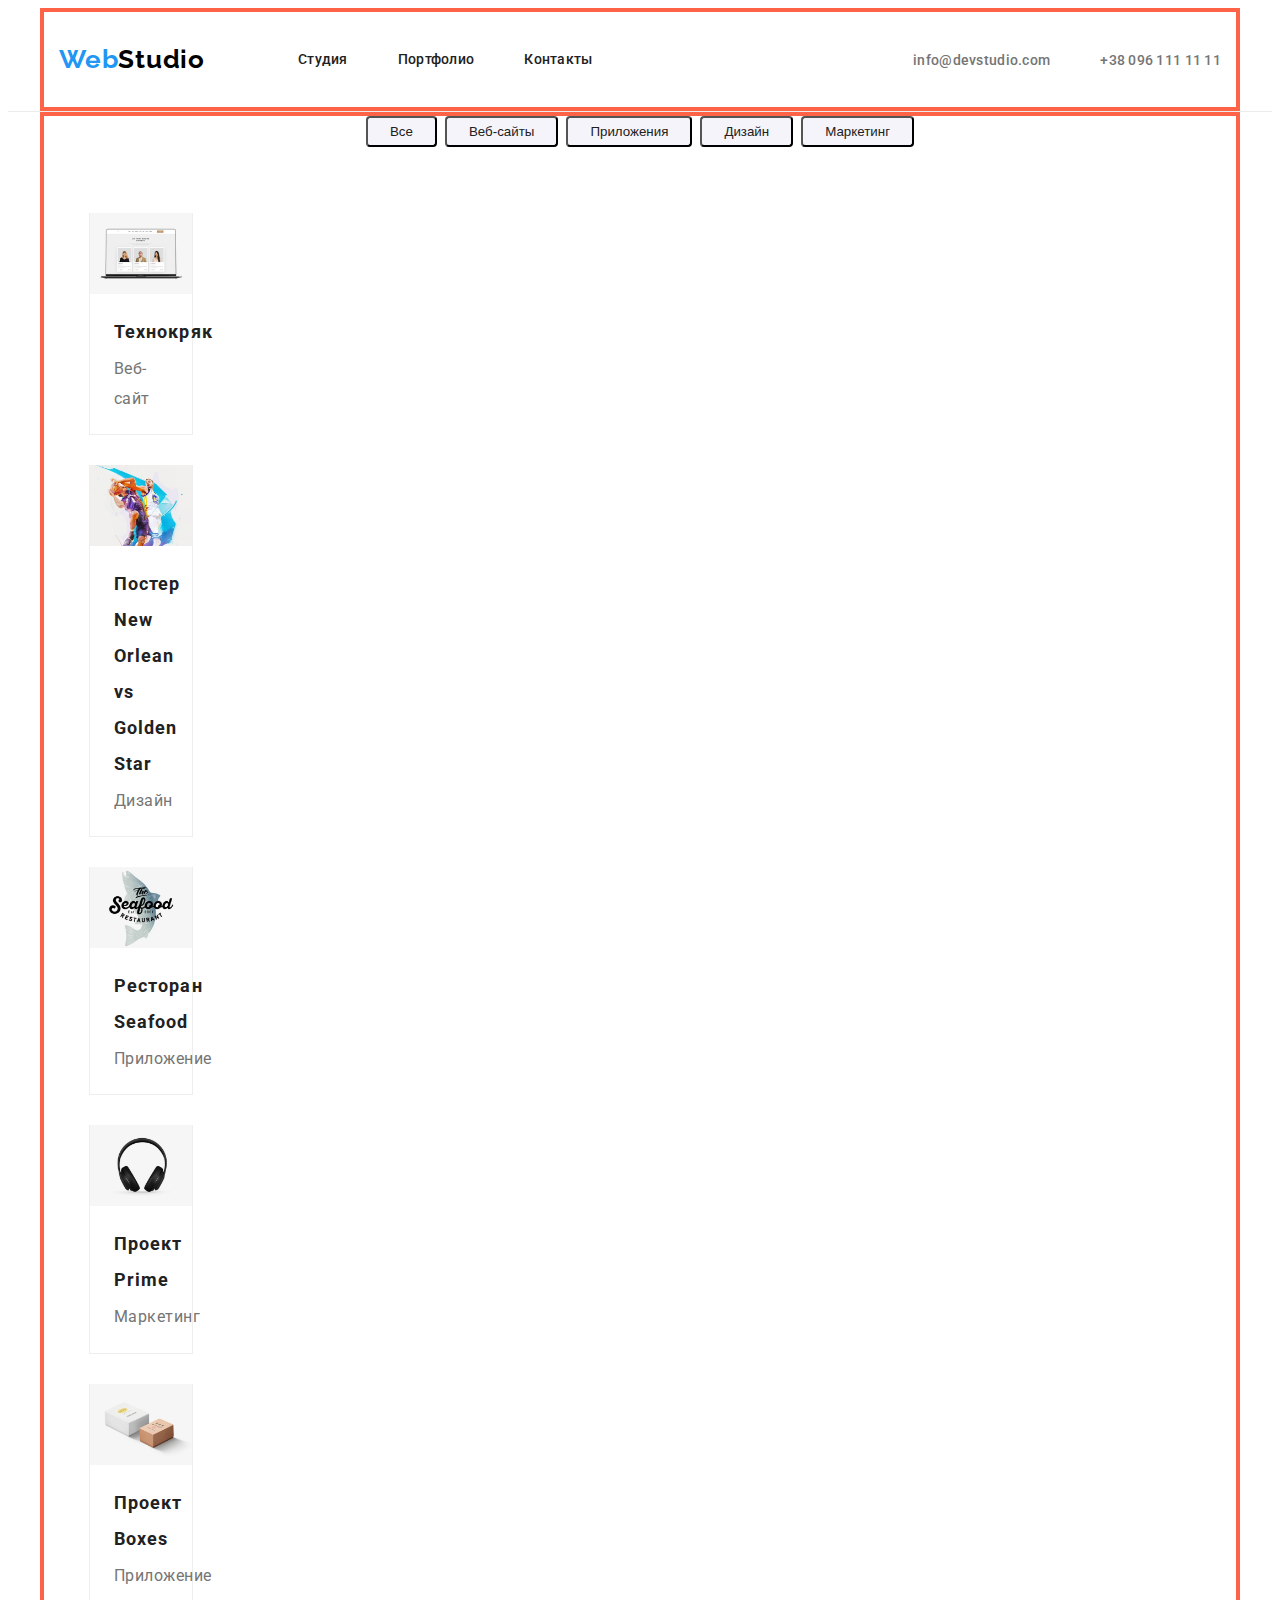
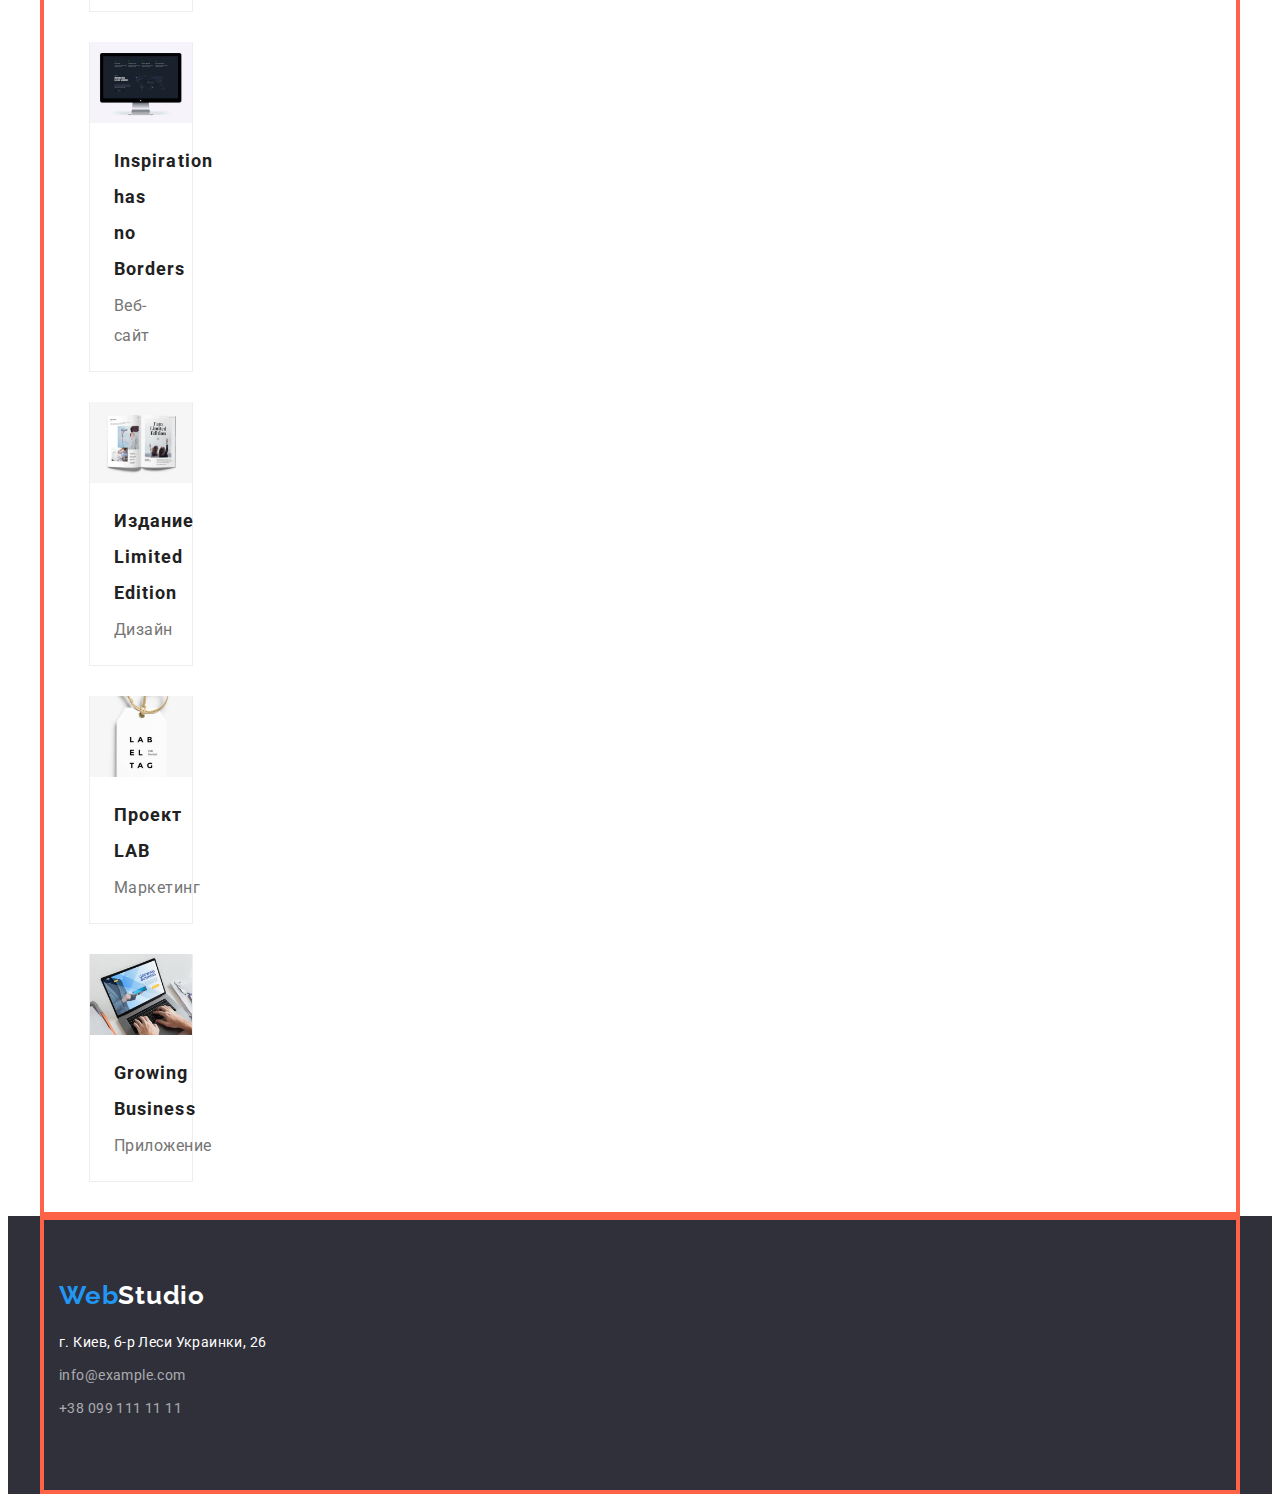
==== commit 12cdb391: "homework3" ====
--- a/portfolio.html
+++ b/portfolio.html
@@ -55,9 +55,9 @@
             <li class="filtre-menu-list">
               <button class="filter-button" type="button">Маркетинг</button>
             </li>
-          </ul>                 
-          <ul>
-            <div class="after-filtre">
+          </ul>
+          <div class="after-filtre">              
+          <ul>           
             <li class="after-filtre-item">
               <a class="post-filter-list" href="">  
                 <img src="./images2/работа1.jpg" alt="Технокряк">
@@ -138,9 +138,9 @@
                 <p class="text-filter">Приложение</p>
                 </div>
               </a>  
-            </li>
-            </div>
-        </ul> 
+            </li>           
+        </ul>
+        </div> 
         </div>
         </section>   
     </main>  
--- a/css/styles.css
+++ b/css/styles.css
@@ -225,7 +225,7 @@
     margin-right: 30px;
 } 
 .command-block {
-    padding top: 50px;
+    padding-top: 50px;
     padding-bottom: 94px;
 }
 .command-block:not(:last-child) {
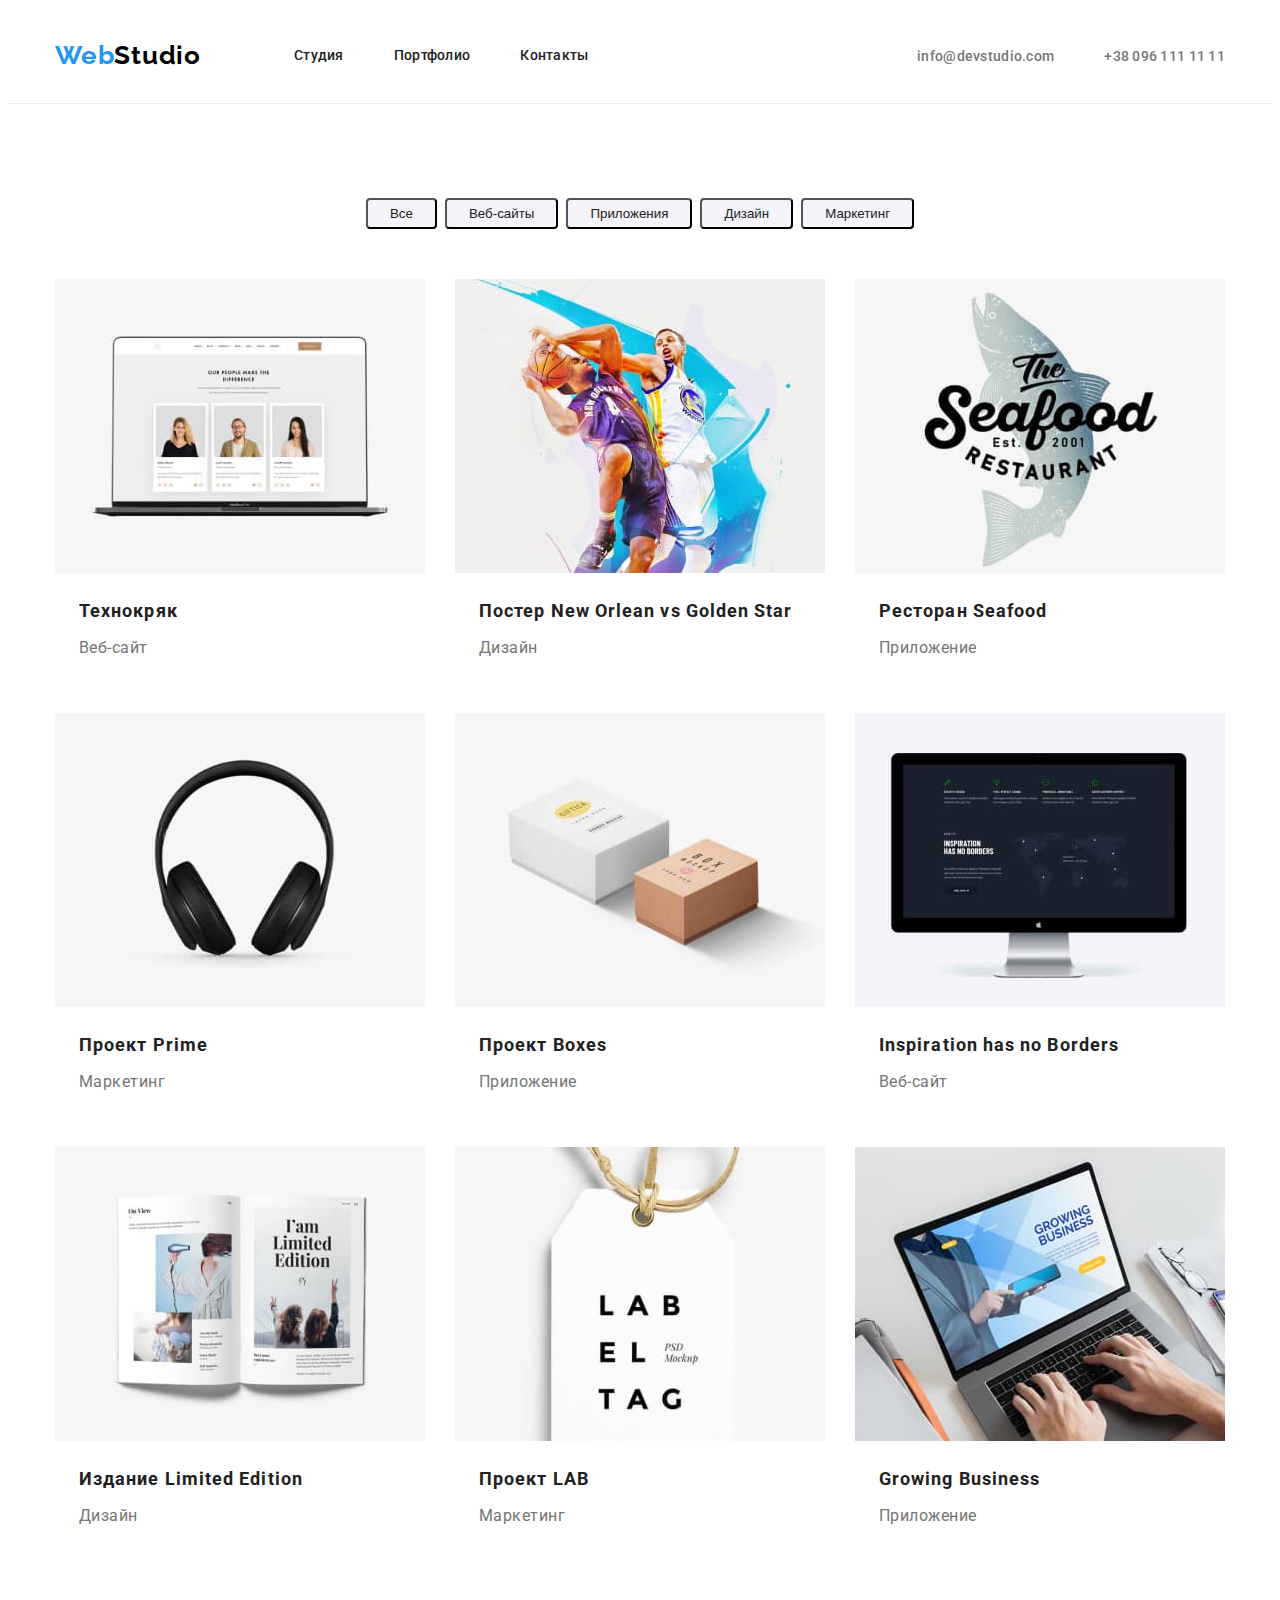
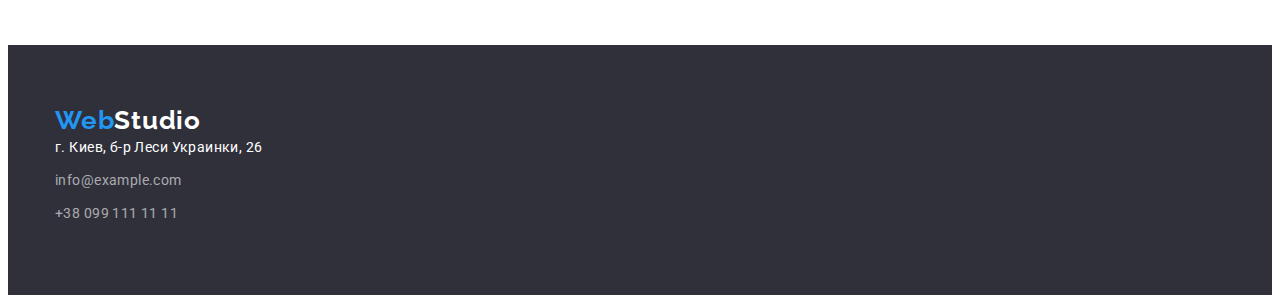
==== commit 601ee19e: "homework3" ====
--- a/portfolio.html
+++ b/portfolio.html
@@ -17,26 +17,22 @@
     <header class="header">
      <div class="container"> 
       <nav class="nav-menu">
-        <div class="menu-header-nav">
         <a class="logo" href="./index.html" lang="en"><span class="logo-part">Web</span>Studio</a>
         <ul class="menu-header">
           <li class="menu-list"><a class="menu" href="">Студия</a></li>
           <li class="menu-list"><a class="menu" href="./portfolio.html">Портфолио</a></li>
           <li class="menu-list"><a class="menu" href="">Контакты</a></li>
         </ul>
-        </div>
       </nav>
-      <div class="header-connect">
       <ul class="contacts-header">
         <li class="menu-list"><a class="contacts" href="mailto:info@devstudio.com">info@devstudio.com</a></li>
         <li class="menu-list"><a class="contacts" href="tel:+380961111111">+38 096 111 11 11</a></li>
       </ul>
-      </div>
      </div> 
     </header>
     <!-- наши работы -->
     <main>          
-        <section class="section-our-work">
+        <section class="section">
         <div class="container"> 
         <h1 class="our-work">Наши работы</h1>
           <ul class="filter-list">
@@ -55,92 +51,90 @@
             <li class="filtre-menu-list">
               <button class="filter-button" type="button">Маркетинг</button>
             </li>
-          </ul>
-          <div class="after-filtre">              
-          <ul>           
-            <li class="after-filtre-item">
+          </ul>          
+          <ul class="after-filter">           
+            <li class="after-filter-item">
               <a class="post-filter-list" href="">  
                 <img src="./images2/работа1.jpg" alt="Технокряк">
                 <div class="after-filtre-text-box">
-                <h2 class="titel-filter">Технокряк</h2>
+                <h2 class="title-filter">Технокряк</h2>
                 <p class="text-filter">Веб-сайт</p>
                 </div>
               </a> 
             </li>
-            <li class="after-filtre-item">
+            <li class="after-filter-item">
               <a class="post-filter-list" href="">
                 <img src="./images2/работа2.jpg" alt="Постер New Orlean vs Golden Star">
                 <div class="after-filtre-text-box">
-                <h2 class="titel-filter" lang="en">Постер New Orlean vs Golden Star</h2>
+                <h2 class="title-filter" lang="en">Постер New Orlean vs Golden Star</h2>
                 <p class="text-filter">Дизайн</p>
                 </div>
               </a>
             </li>
-            <li class="after-filtre-item">
+            <li class="after-filter-item">
               <a class="post-filter-list" href="">
                 <img src="./images2/работа3.jpg" alt="Ресторан Seafood">
                 <div class="after-filtre-text-box">
-                <h2 class="titel-filter" lang="en">Ресторан Seafood</h2>
+                <h2 class="title-filter" lang="en">Ресторан Seafood</h2>
                 <p class="text-filter">Приложение</p>
                 </div>
               </a>
             </li>
-            <li class="after-filtre-item">
+            <li class="after-filter-item">
               <a class="post-filter-list" href="">
                 <img src="./images2/работа4.jpg" alt="Проект Prime">
                 <div class="after-filtre-text-box">
-                <h2 class="titel-filter" lang="en">Проект Prime</h2>
+                <h2 class="title-filter" lang="en">Проект Prime</h2>
                 <p class="text-filter">Маркетинг</p>  
                 </div>
               </a>             
             </li>
-            <li class="after-filtre-item">
+            <li class="after-filter-item">
               <a class="post-filter-list" href="">
                 <img src="./images2/работа5.jpg" alt="Проект Boxes">
                 <div class="after-filtre-text-box">
-                <h2 class="titel-filter" lang="en">Проект Boxes</h2>
+                <h2 class="title-filter" lang="en">Проект Boxes</h2>
                 <p class="text-filter">Приложение</p>
                 </div>
               </a>  
             </li>
-            <li class="after-filtre-item">
+            <li class="after-filter-item">
               <a class="post-filter-list" href="">
                 <img src="./images2/работа6.jpg" alt="Inspiration has no Borders">
                 <div class="after-filtre-text-box">
-                <h2 class="titel-filter" lang="en">Inspiration has no Borders</h2>
+                <h2 class="title-filter" lang="en">Inspiration has no Borders</h2>
                 <p class="text-filter">Веб-сайт</p>
                 </div>
               </a>  
             </li>
-            <li class="after-filtre-item">
+            <li class="after-filter-item">
               <a class="post-filter-list" href="">
                 <img src="./images2/работа7.jpg" alt="Издание Limited Edition">
                 <div class="after-filtre-text-box">
-                <h2 class="titel-filter" lang="en">Издание Limited Edition</h2>
+                <h2 class="title-filter" lang="en">Издание Limited Edition</h2>
                 <p class="text-filter">Дизайн</p>
                 </div>
               </a>  
             </li>
-            <li class="after-filtre-item">
+            <li class="after-filter-item">
               <a class="post-filter-list" href="">
                 <img src="./images2/работа8.jpg" alt="Проект LAB">
                 <div class="after-filtre-text-box">
-                <h2 class="titel-filter" lang="en">Проект LAB</h2>
+                <h2 class="title-filter" lang="en">Проект LAB</h2>
                 <p class="text-filter">Маркетинг</p>
                 </div>
               </a>  
             </li>
-            <li class="after-filtre-item">
+            <li class="after-filter-item">
               <a class="post-filter-list" href="">
                 <img src="./images2/работа9.jpg" alt="Growing Business">
                 <div class="after-filtre-text-box">
-                <h2 class="titel-filter" lang="en">Growing Business</h2>
+                <h2 class="title-filter" lang="en">Growing Business</h2>
                 <p class="text-filter">Приложение</p>
                 </div>
               </a>  
             </li>           
         </ul>
-        </div> 
         </div>
         </section>   
     </main>  
--- a/css/styles.css
+++ b/css/styles.css
@@ -37,7 +37,7 @@
     padding-left: 15px;
     padding-right: 15px;
     margin: 0 auto; 
-    border: 4px solid tomato;
+    /* border: 4px solid tomato; */
     
 
 }
@@ -57,7 +57,7 @@
 /* logo */
 .logo {
     color: var(--logo-color);
-    padding-right: 93px;
+    margin-right: 93px;
 
 }
 .logo-part {
@@ -71,8 +71,7 @@
     letter-spacing: 0.03em;
     font-family: "Raleway", sans-serif;
     text-decoration: none;
-    padding-top: 60px; 
-    padding-bottom: 20px; 
+    /* margin-bottom: 20px;  */
 } 
 li {
     list-style-type: none;
@@ -94,15 +93,10 @@
     line-height: 1.143;
     letter-spacing: 0.02em;
     text-decoration: none;
-    /* padding-top: 32px; 
-    padding-bottom: 32px;    */
 }
 .menu-list:not(:last-child) {
   margin-right: 50px;
 }
-.filtre-menu-list {
-    margin-bottom: 50px;
-}
 .header .container {
     display: flex;
     align-items: center;
@@ -110,20 +104,17 @@
 .header {
     border-bottom: 1px solid #ECECEC;
 }
-.menu-header-nav {
+.nav-menu {
     display: flex;
     align-items: center;
 }
-
 .menu-header {
     display: flex; 
  
 }
-.header-connect {
-    margin-left: auto;
-}
 .contacts-header {
    display: flex; 
+   margin-left: auto;
 }
 /* menu */
 .menu {
@@ -138,7 +129,6 @@
 }
 /* hero */
 .container .hero {
-    /* display: flex; */
     display: block;
 }
 .hero {
@@ -147,11 +137,7 @@
     text-align: center;
     max-width: 1600px;
     margin: 0 auto;
-    /* align-items: center; */
-}
-.name {
-    display: contents;
-    /* text-align:center ; */
+    padding: 200px 200px;
 }
 .hero-name {
     font-weight: 900;
@@ -159,11 +145,9 @@
     line-height: 1.36;
     text-transform: uppercase;
     text-shadow: 0px 4px 4px var(--hero-name-color), 0px 4px 4px var(--hero-name-color);
-    padding: 200px 0 30px 0;
     max-width: 696px;
     margin-left: auto;
     margin-right: auto;
-    /* border: 4px solid green; */
 }
 
 .hero-button {
@@ -177,20 +161,18 @@
     min-width: 200px;
     padding: 10px 32px;
     margin-top: 30px;
-    margin-bottom: 200px;
-}
-.hero-name-buttom {
-    /* padding-bottom: 94px; */
-    /* align-items: center; */
+}
+.section {
+    padding-top: 94px;
+    padding-bottom: 94px;    
 }
 .text {
     font-size: 14px;
     line-height: 1.71;
     letter-spacing: 0.03em;
     color: var(--text-color);
-    margin-bottom: 30px; 
-}
-.titel {
+}
+.title {
     font-weight: 700;
     font-size: 14px;
     line-height: 1.143;
@@ -205,8 +187,8 @@
     line-height: 1.172;
     text-align: center;
     letter-spacing: 0.03em;
-    padding-top: 94px;
     margin-bottom: 50px;
+    padding-top: 0;
    
 }
 .our-command-section {
@@ -215,18 +197,18 @@
     /* display: contents ; */
     /* display: flex; */
 }
-.command-list {
-    display: flex;
-}
-.command-work {
+.command-list,
+.our-command-list,
+.command-work,
+.description-list {
     display: flex;
 }
 .command-item:not(:last-child) {
     margin-right: 30px;
 } 
 .command-block {
-    padding-top: 50px;
-    padding-bottom: 94px;
+    padding-top: 30px;
+    padding-bottom: 30px;
 }
 .command-block:not(:last-child) {
     padding-left: 30px;
@@ -245,21 +227,16 @@
     clip: rect(0 0 0 0);
     overflow: hidden;
 }
-.description-list {
-    display: flex;
-    padding-top: 94px;
-}
 .description-item:not(:last-child) {
     margin-right: 30px;
 }
-.command-titel {
+.command-title {
     font-weight: 500;
     font-size: 16px;
     line-height: 1.187;
     text-align: center;
     letter-spacing: 0.03em;
     margin-bottom: 10px;
-    margin-top: 30px;
 }
 .position-text {
     font-size: 16px;
@@ -267,15 +244,12 @@
     text-align: center;
     letter-spacing: 0.03em; 
     color: var(--text-color); 
-    margin-bottom: 30px;  
 }
 /* footer */
 .footer {
     background-color:  var(--background-color);
-    /* padding: 60px; */
-    /* margin-bottom: 20px; */
-    max-width: 1600px;
-    margin: 0 auto;
+    padding-top: 60px;
+    padding-bottom: 60px;
 
 }
 .footer-list {
@@ -283,7 +257,6 @@
     line-height: 1.71;
     letter-spacing: 0.03em;
     font-style: normal;
-    padding-bottom: 60px;
     
     
 } 
@@ -292,23 +265,23 @@
     display: flex;
     margin-bottom: 9px;
 }
+.footer-item:not(:last-child) {
+    margin-right: 9px;
+}
 .footer-list-adress {
     color: var(--logo-footer-adress-hero);
     text-decoration: none;
-    /* margin-bottom: 9px; */
 }
 .footer-list-contacts {
     color: var(--footer-list-contacts-color);
     text-decoration: none;
-    /* margin-bottom: 9px; */
 }
 .logo-footer {
     color: var(--logo-footer-adress-hero);
-    /* margin-bottom: 20px; */
     display: block;
     }
 /* main portfolio */
-   .filter-list {
+.filter-list {
     font-family: "Roboto", Tahoma, sans-serif;
     font-weight: 500;
     font-size: 16px;
@@ -319,7 +292,7 @@
     text-decoration: none; 
     display: flex;
     justify-content: center;
-    padding-bottom: 16px;
+    margin-bottom: 50px;
 
 }
 .filter-list:first-child {
@@ -327,14 +300,10 @@
 }
 .filtre-menu-list:not(:last-child) {
     margin-right: 8px;
+
 }
 .after-filtre-text-box {
     padding: 20px 24px;
-}
-.section-our-work {
-    padding-bottom: 60px;
-    margin: 0;
-    display: contents;
 }
 .our-work {
   position: absolute;
@@ -349,19 +318,17 @@
   clip: rect(0 0 0 0);
   overflow: hidden;
 }
-.after-filtre {
+.after-filter {
     display: flex;
     flex-wrap: wrap;
-    /* margin-left: -30px; */
-
-}
-.after-filtre-item {
+    margin-left: -30px;
+    margin-bottom: -30px;
+
+}
+.after-filter-item {
     width: calc(100%/3 - 30px);
     margin-left: 30px;
     margin-bottom: 30px;
-    border-bottom: 1px solid #EEEEEE;
-    border-left: 1px solid #EEEEEE;
-    border-right: 1px solid #EEEEEE;
 
 }
 .filter-button {
@@ -379,7 +346,7 @@
     color: var(--logo-footer-adress-hero);
     cursor: pointer;
 }
-.titel-filter {
+.title-filter {
     font-size: 18px;
     line-height: 2;
     letter-spacing: 0.06em;
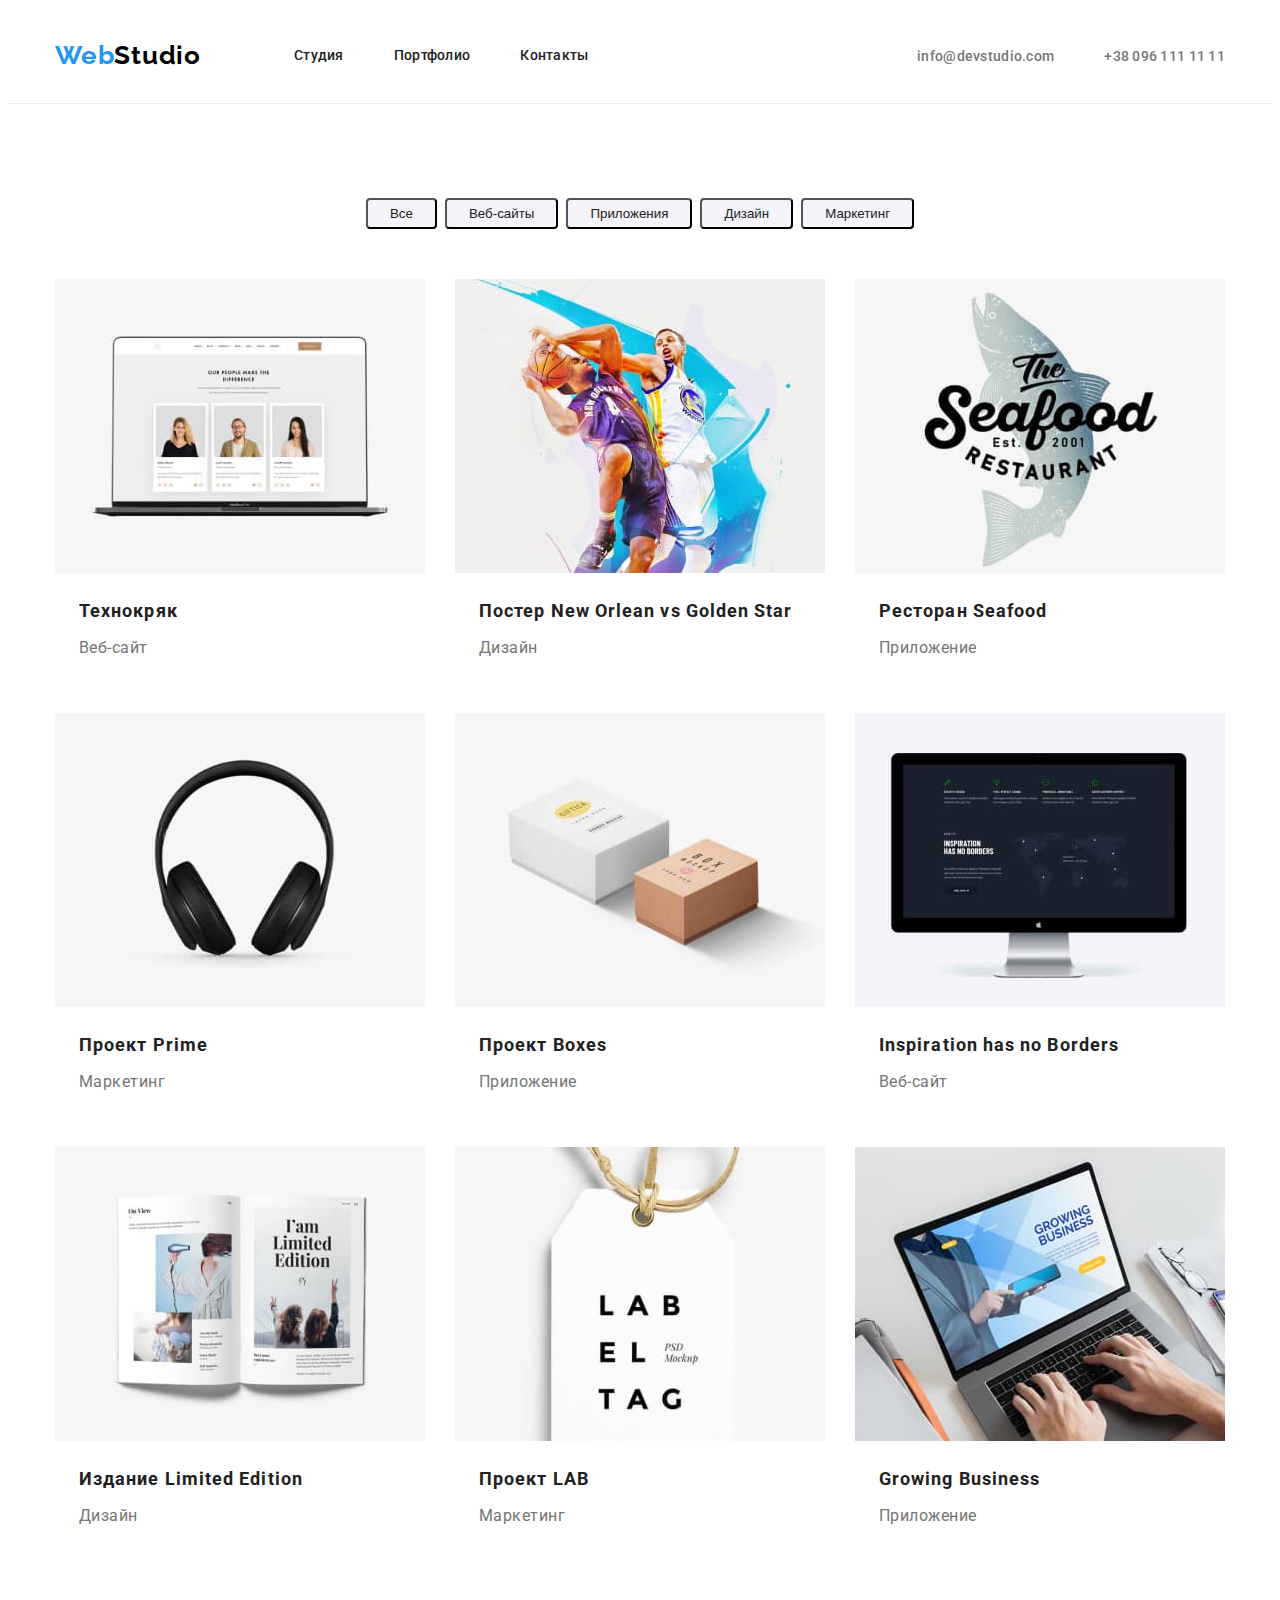
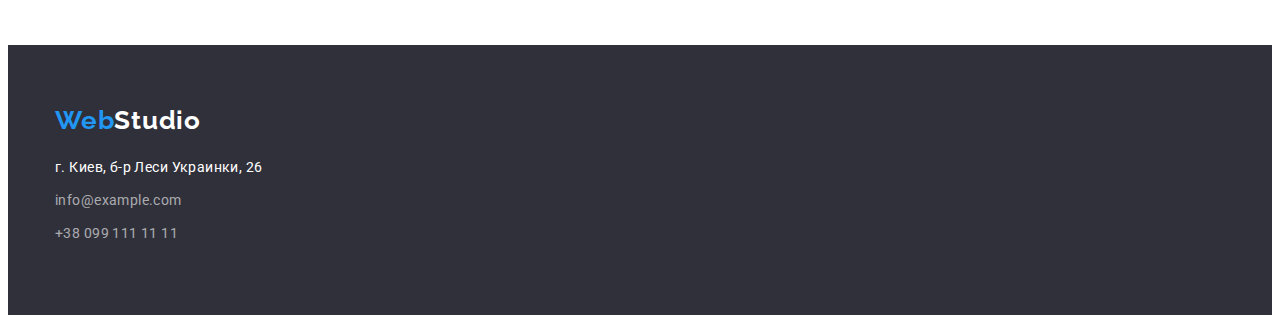
==== commit 363d5379: "homework3" ====
--- a/portfolio.html
+++ b/portfolio.html
@@ -19,7 +19,7 @@
       <nav class="nav-menu">
         <a class="logo" href="./index.html" lang="en"><span class="logo-part">Web</span>Studio</a>
         <ul class="menu-header">
-          <li class="menu-list"><a class="menu" href="">Студия</a></li>
+          <li class="menu-list"><a class="menu" href="./index.html">Студия</a></li>
           <li class="menu-list"><a class="menu" href="./portfolio.html">Портфолио</a></li>
           <li class="menu-list"><a class="menu" href="">Контакты</a></li>
         </ul>
--- a/css/styles.css
+++ b/css/styles.css
@@ -73,6 +73,9 @@
     text-decoration: none;
     /* margin-bottom: 20px;  */
 } 
+.logo-footer {
+   margin-bottom: 20px; 
+}
 li {
     list-style-type: none;
 }
@@ -137,7 +140,8 @@
     text-align: center;
     max-width: 1600px;
     margin: 0 auto;
-    padding: 200px 200px;
+    padding-top: 200px;
+    padding-bottom: 200px;
 }
 .hero-name {
     font-weight: 900;
@@ -165,6 +169,9 @@
 .section {
     padding-top: 94px;
     padding-bottom: 94px;    
+}
+.pnon {
+    padding-top: 0;
 }
 .text {
     font-size: 14px;
